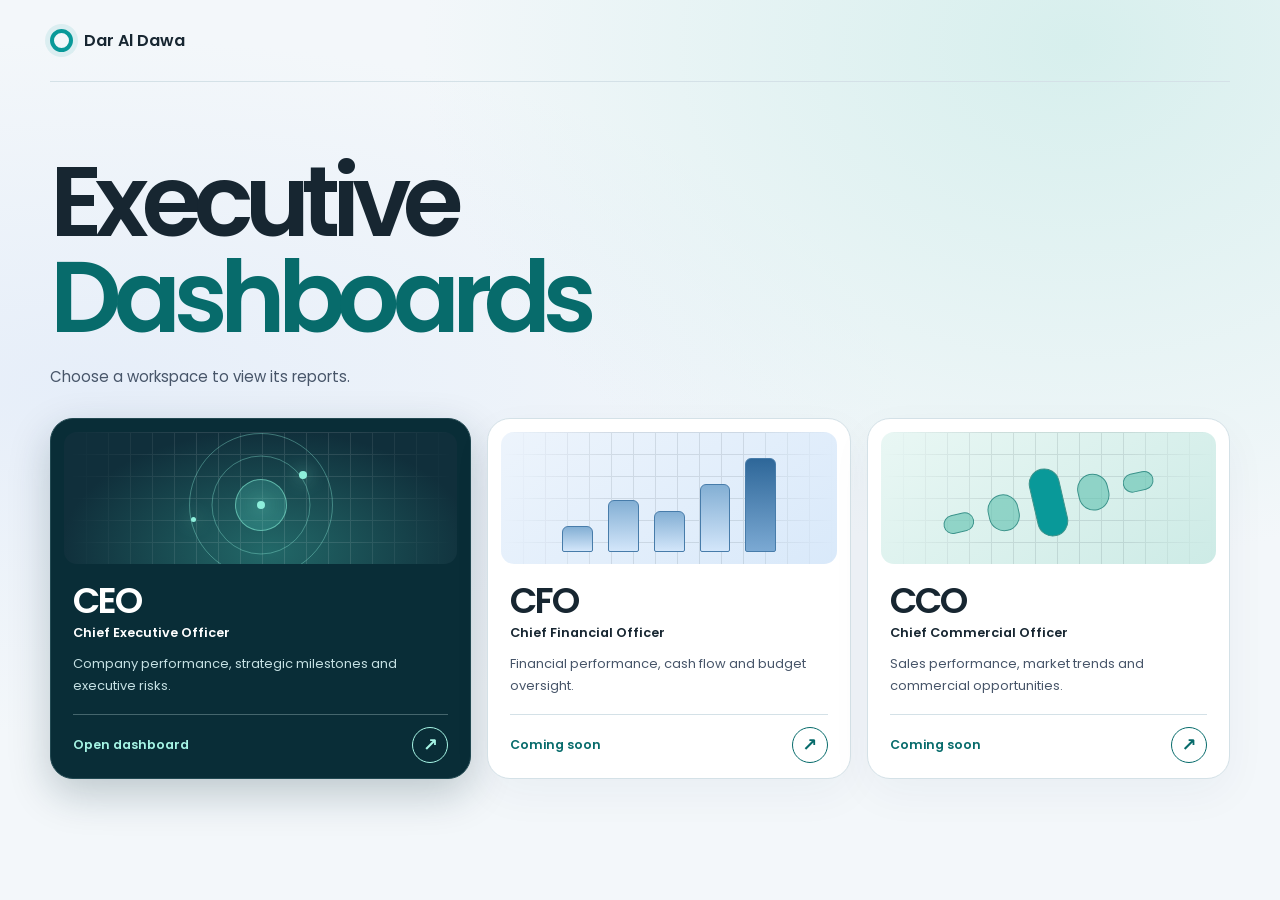
==== index.html @ ea757106 "Add executive dashboard landing page for CEO, CFO and CCO" ====
<!doctype html>
<html lang="en">
<head>
  <meta charset="utf-8">
  <meta name="viewport" content="width=device-width, initial-scale=1">
  <meta name="theme-color" content="#f3f7fa">
  <title>Executive Dashboards | Dar Al Dawa</title>
  <link rel="stylesheet" href="assets/executive.css">
</head>
<body>
  <div class="frame">
    <header class="masthead">
      <span class="brand">Dar Al Dawa</span>
    </header>
    <main>
      <div class="intro">
        <h1>Executive<br><span>Dashboards</span></h1>
        <p>Choose a workspace to view its reports.</p>
      </div>
      <div class="workspaces" aria-label="Executive workspaces">
        <a class="workspace workspace--ceo" href="./CEO/">
          <div class="art" aria-hidden="true">
            <span class="grid-plane"></span>
            <span class="orbit orbit--outer"></span><span class="orbit orbit--inner"></span>
            <span class="radar-core"><span></span></span>
            <span class="satellite satellite--one"></span><span class="satellite satellite--two"></span>
          </div>
          <div class="role">
            <h2>CEO</h2>
            <p>Chief Executive Officer</p>
          </div>
          <p class="scope">Company performance, strategic milestones and executive risks.</p>
          <div class="card-footer"><span>Open dashboard</span><span class="arrow" aria-hidden="true">↗</span></div>
        </a>
        <a class="workspace workspace--cfo" href="./CFO/">
          <div class="art" aria-hidden="true">
            <span class="grid-plane"></span>
            <span class="bar-graph"><i></i><i></i><i></i><i></i><i></i></span>
          </div>
          <div class="role">
            <h2>CFO</h2>
            <p>Chief Financial Officer</p>
          </div>
          <p class="scope">Financial performance, cash flow and budget oversight.</p>
          <div class="card-footer"><span>Coming soon</span><span class="arrow" aria-hidden="true">↗</span></div>
        </a>
        <a class="workspace workspace--cco" href="./CCO/">
          <div class="art" aria-hidden="true">
            <span class="grid-plane"></span>
            <span class="signal"><i></i><i></i><i></i><i></i><i></i></span>
          </div>
          <div class="role">
            <h2>CCO</h2>
            <p>Chief Commercial Officer</p>
          </div>
          <p class="scope">Sales performance, market trends and commercial opportunities.</p>
          <div class="card-footer"><span>Coming soon</span><span class="arrow" aria-hidden="true">↗</span></div>
        </a>
      </div>
    </main>
  </div>
</body>
</html>
---- assets/executive.css ----
@import url('https://fonts.googleapis.com/css2?family=Poppins:wght@400;500;600;700&display=swap');

:root {
  color-scheme: light;
  font-family: Poppins, system-ui, sans-serif;
  --ink: #172631;
  --muted: #475569;
  --teal: #076b6b;
  --brand: #099999;
  --navy: #003577;
  --line: #d4e1e7;
}
* { box-sizing: border-box; }
body {
  min-height: 100vh;
  margin: 0;
  color: var(--ink);
  background: radial-gradient(ellipse at 84% 5%, #d7efed 0%, transparent 43%),
              radial-gradient(ellipse at 7% 43%, #e6eef9, transparent 48%), #f3f7fa;
}
a { color: inherit; }
a:focus-visible { outline: 3px solid var(--teal); outline-offset: 5px; }
.frame { width: min(1180px, calc(100% - 56px)); margin-inline: auto; padding-bottom: 52px; }
.masthead {
  min-height: 82px;
  display: flex;
  align-items: center;
  border-bottom: 1px solid var(--line);
}
.brand { display: inline-flex; align-items: center; gap: 11px; font-weight: 600; font-size: 1rem; text-decoration: none; }
.brand::before {
  content: "";
  width: 15px;
  height: 15px;
  border: 4px solid var(--brand);
  border-radius: 50%;
  box-shadow: 0 0 0 5px #09999919;
}
.intro { margin-block: clamp(40px, 8vh, 90px) 30px; }
h1, h2, p { margin: 0; }
.intro h1, .pending h1 {
  font-size: clamp(2.55rem, 8vw, 6.2rem);
  font-weight: 600;
  line-height: .97;
  letter-spacing: -.078em;
}
.intro h1 span { color: var(--teal); }
.intro p { color: var(--muted); margin-top: 19px; font-size: .94rem; }
.workspaces { display: grid; grid-template-columns: 1.16fr 1fr 1fr; gap: 16px; }
.workspace {
  position: relative;
  display: flex;
  min-width: 0;
  flex-direction: column;
  padding: 13px;
  overflow: hidden;
  border: 1px solid var(--line);
  border-radius: 23px;
  background: #fff;
  box-shadow: 0 15px 44px #0b34540b;
  text-decoration: none;
  transition: transform .25s ease, box-shadow .25s ease, border-color .25s ease;
}
.workspace:hover { transform: translateY(-5px); border-color: #61a9a4; box-shadow: 0 20px 42px #0b34541b; }
.workspace--ceo { background: #092d37; color: #fff; border-color: #224952; box-shadow: 0 15px 42px #092d373b; }
.art { height: 132px; position: relative; overflow: hidden; isolation: isolate; border-radius: 13px; }
.workspace--ceo .art { background: radial-gradient(ellipse at 52% 90%, #226868, #102f3b 72%); }
.workspace--cfo .art { background: linear-gradient(145deg, #edf4fc, #d9e9fa); }
.workspace--cco .art { background: linear-gradient(145deg, #e9f7f4, #cdebe6); }
.grid-plane {
  position: absolute;
  inset: 0;
  background-image: linear-gradient(90deg, currentColor 1px, transparent 1px),
                    linear-gradient(currentColor 1px, transparent 1px);
  background-size: 22px 22px;
  opacity: .11;
  mask-image: linear-gradient(90deg, transparent, black 34%, black 72%, transparent);
}
.orbit, .radar-core {
  position: absolute;
  left: 50%;
  top: 55%;
  aspect-ratio: 1;
  border-radius: 50%;
  transform: translate(-50%, -50%);
}
.orbit { border: 1px solid #8defdb5e; }
.orbit--outer { width: 144px; }
.orbit--inner { width: 99px; }
.radar-core { display: grid; place-items: center; width: 52px; background: #56d7c83b; border: 1px solid #85ead197; }
.radar-core span, .satellite { width: 8px; height: 8px; border-radius: 50%; background: #8defdb; box-shadow: 0 0 18px #7fe9d3; }
.satellite { position: absolute; top: 29%; left: calc(50% + 38px); }
.satellite--two { top: 64%; left: calc(50% - 70px); width: 5px; height: 5px; }
.bar-graph, .signal {
  position: absolute;
  inset: 21px 18% 12px;
  display: flex;
  gap: 7%;
  align-items: end;
  justify-content: center;
}
.bar-graph i { width: 15%; border: 1px solid #477caa; border-radius: 6px 6px 2px 2px; background: linear-gradient(#83afd4, #d3e6fa); }
.bar-graph i:nth-child(1) { height: 27%; }
.bar-graph i:nth-child(2) { height: 53%; }
.bar-graph i:nth-child(3) { height: 42%; }
.bar-graph i:nth-child(4) { height: 69%; }
.bar-graph i:nth-child(5) { height: 95%; background: linear-gradient(#2e6799, #7ba9d3); }
.signal { align-items: center; transform: rotate(-13deg); }
.signal i { width: 15%; border: 1px solid #3b938b; border-radius: 999px; background: #63c3b2a0; }
.signal i:nth-child(1), .signal i:nth-child(5) { height: 19%; }
.signal i:nth-child(2), .signal i:nth-child(4) { height: 38%; }
.signal i:nth-child(3) { height: 70%; background: #099999; }
.role { margin: 18px 9px 11px; }
.role h2 { font-size: 2.25rem; font-weight: 600; line-height: 1.05; letter-spacing: -.055em; }
.role p { margin-top: 4px; font-size: .8rem; font-weight: 600; }
.scope { margin: 0 9px 18px; font-size: .81rem; line-height: 1.65; color: var(--muted); }
.workspace--ceo .scope { color: #c5e0e3; }
.card-footer {
  display: flex;
  align-items: center;
  justify-content: space-between;
  margin: auto 9px 0;
  padding: 12px 0 2px;
  border-top: 1px solid var(--line);
  font-size: .78rem;
  font-weight: 600;
  color: var(--teal);
}
.workspace--ceo .card-footer { color: #a6f5e5; border-color: #45666d; }
.arrow {
  display: grid;
  width: 36px;
  height: 36px;
  place-items: center;
  border: 1px solid currentColor;
  border-radius: 50%;
  font-size: 1.12rem;
  line-height: 1;
  transition: transform .25s ease;
}
.workspace:hover .arrow { transform: rotate(13deg); }
.pending {
  max-width: 640px;
  margin: clamp(50px, 15vh, 150px) auto 0;
  padding: clamp(24px, 6vw, 54px);
  background: #fff;
  border: 1px solid var(--line);
  border-radius: 23px;
  box-shadow: 0 15px 44px #0b34540b;
}
.pending h1 { color: var(--teal); }
.pending h2 { margin-top: 14px; font-size: clamp(1.05rem, 4vw, 1.45rem); }
.pending p { color: var(--muted); margin: 12px 0 26px; }
.return { display: inline-block; background: var(--teal); color: #fff; padding: 11px 15px; border-radius: 9px; text-decoration: none; font-weight: 500; font-size: .86rem; }
.return:hover { background: #055557; }
@media (max-width: 740px) {
  .frame { width: calc(100% - 32px); }
  .masthead { min-height: 62px; }
  .workspaces { grid-template-columns: 1fr; gap: 13px; }
  .art { height: 108px; }
  .intro { margin-top: 38px; margin-bottom: 23px; }
}
@media (prefers-reduced-motion: reduce) {
  .workspace, .arrow { transition: none; }
  .workspace:hover, .workspace:hover .arrow { transform: none; }
}
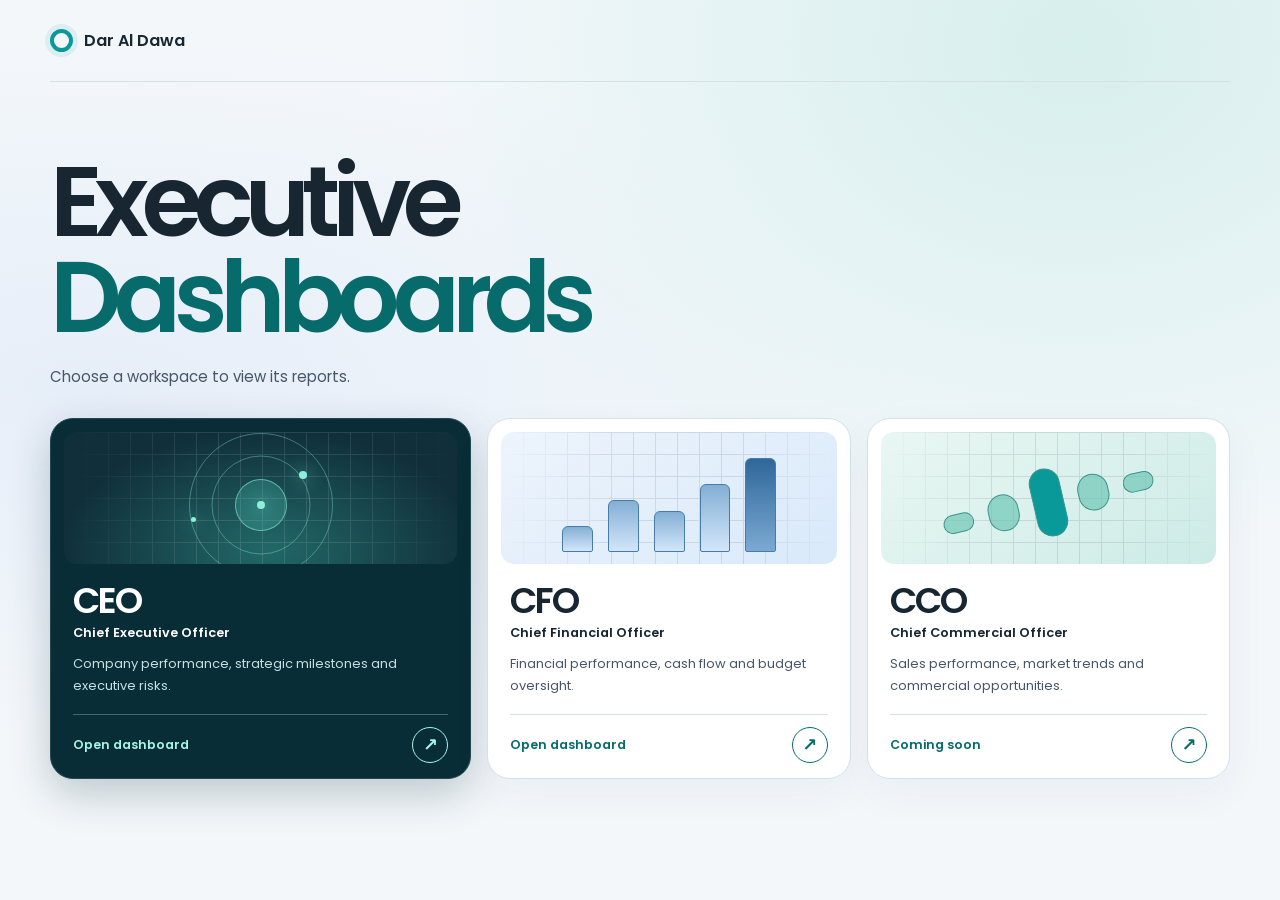
==== commit 8e591d65: "Build CFO executive dashboard and financial analysis demo" ====
--- a/index.html
+++ b/index.html
@@ -42,7 +42,7 @@
             <p>Chief Financial Officer</p>
           </div>
           <p class="scope">Financial performance, cash flow and budget oversight.</p>
-          <div class="card-footer"><span>Coming soon</span><span class="arrow" aria-hidden="true">↗</span></div>
+          <div class="card-footer"><span>Open dashboard</span><span class="arrow" aria-hidden="true">↗</span></div>
         </a>
         <a class="workspace workspace--cco" href="./CCO/">
           <div class="art" aria-hidden="true">
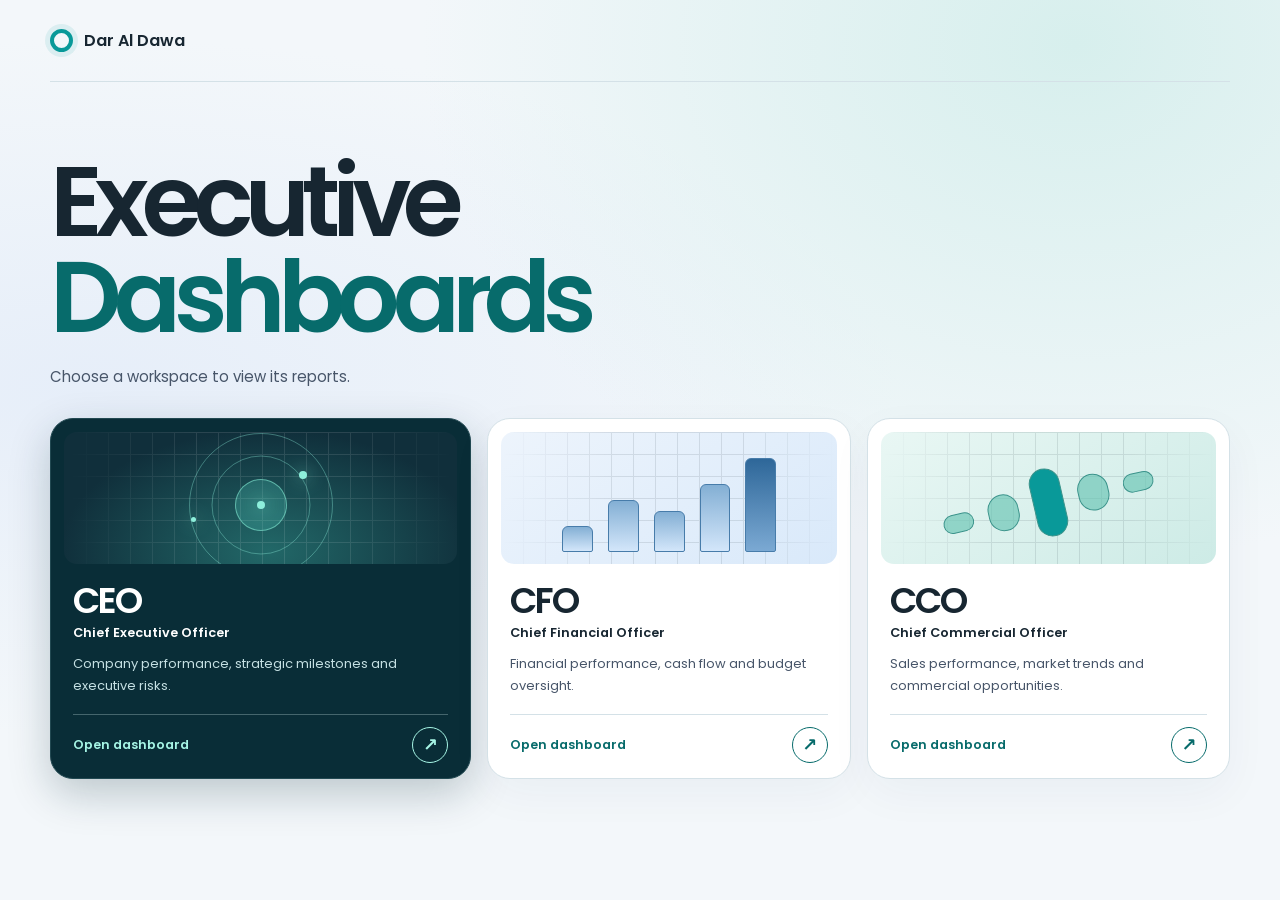
==== commit 93b5d895: "Launch CCO dashboard with IMS, TMS, market close and forecasts" ====
--- a/index.html
+++ b/index.html
@@ -54,7 +54,7 @@
             <p>Chief Commercial Officer</p>
           </div>
           <p class="scope">Sales performance, market trends and commercial opportunities.</p>
-          <div class="card-footer"><span>Coming soon</span><span class="arrow" aria-hidden="true">↗</span></div>
+          <div class="card-footer"><span>Open dashboard</span><span class="arrow" aria-hidden="true">↗</span></div>
         </a>
       </div>
     </main>
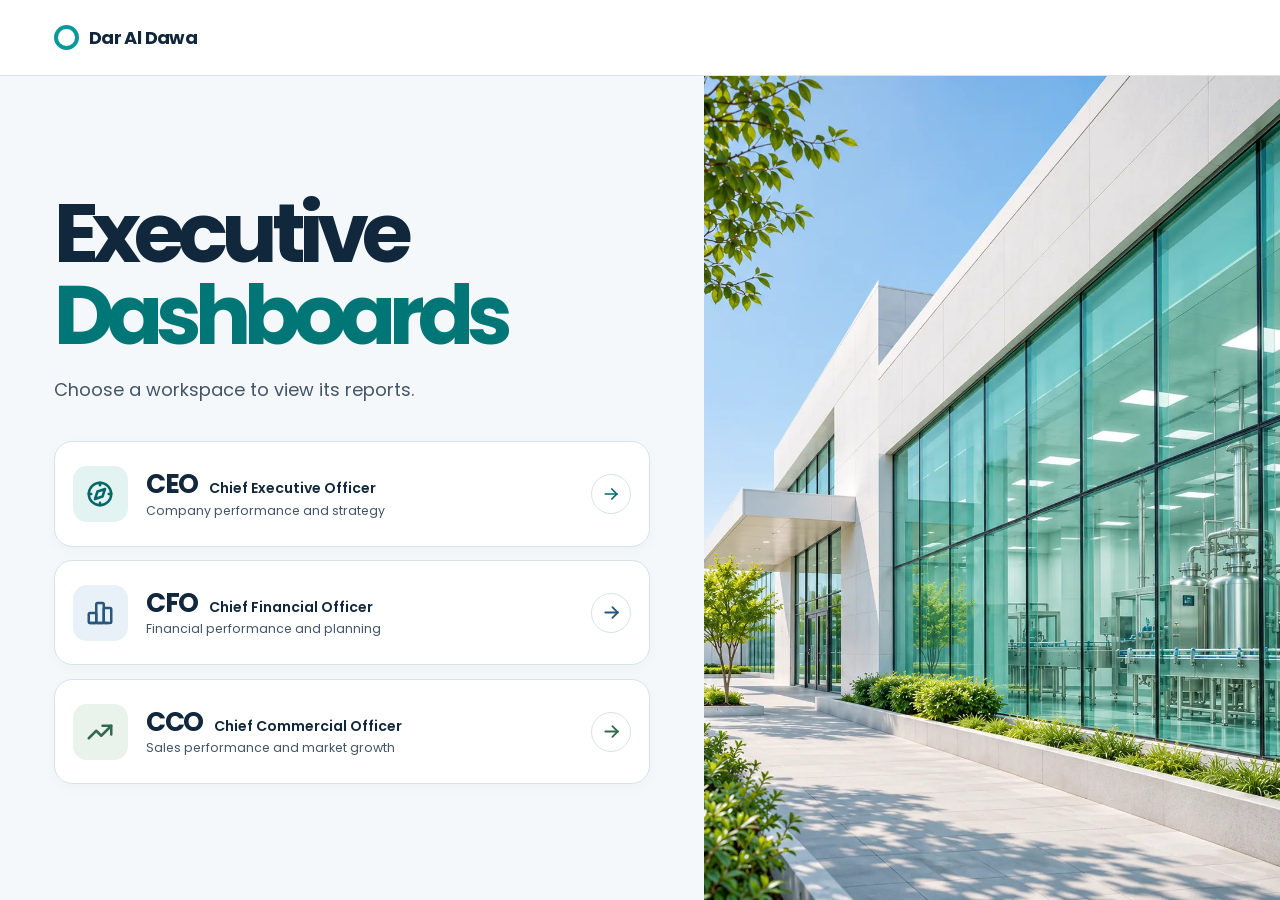
==== commit 27d0c2d8: "Refresh the executive portal with a split layout and new workspace cards" ====
--- a/index.html
+++ b/index.html
@@ -3,61 +3,56 @@
 <head>
   <meta charset="utf-8">
   <meta name="viewport" content="width=device-width, initial-scale=1">
-  <meta name="theme-color" content="#f3f7fa">
+  <meta name="theme-color" content="#f5f8fa">
   <title>Executive Dashboards | Dar Al Dawa</title>
   <link rel="stylesheet" href="assets/executive.css">
 </head>
 <body>
-  <div class="frame">
-    <header class="masthead">
-      <span class="brand">Dar Al Dawa</span>
-    </header>
-    <main>
-      <div class="intro">
-        <h1>Executive<br><span>Dashboards</span></h1>
-        <p>Choose a workspace to view its reports.</p>
-      </div>
-      <div class="workspaces" aria-label="Executive workspaces">
-        <a class="workspace workspace--ceo" href="./CEO/">
-          <div class="art" aria-hidden="true">
-            <span class="grid-plane"></span>
-            <span class="orbit orbit--outer"></span><span class="orbit orbit--inner"></span>
-            <span class="radar-core"><span></span></span>
-            <span class="satellite satellite--one"></span><span class="satellite satellite--two"></span>
-          </div>
-          <div class="role">
-            <h2>CEO</h2>
-            <p>Chief Executive Officer</p>
-          </div>
-          <p class="scope">Company performance, strategic milestones and executive risks.</p>
-          <div class="card-footer"><span>Open dashboard</span><span class="arrow" aria-hidden="true">↗</span></div>
-        </a>
-        <a class="workspace workspace--cfo" href="./CFO/">
-          <div class="art" aria-hidden="true">
-            <span class="grid-plane"></span>
-            <span class="bar-graph"><i></i><i></i><i></i><i></i><i></i></span>
-          </div>
-          <div class="role">
-            <h2>CFO</h2>
-            <p>Chief Financial Officer</p>
-          </div>
-          <p class="scope">Financial performance, cash flow and budget oversight.</p>
-          <div class="card-footer"><span>Open dashboard</span><span class="arrow" aria-hidden="true">↗</span></div>
-        </a>
-        <a class="workspace workspace--cco" href="./CCO/">
-          <div class="art" aria-hidden="true">
-            <span class="grid-plane"></span>
-            <span class="signal"><i></i><i></i><i></i><i></i><i></i></span>
-          </div>
-          <div class="role">
-            <h2>CCO</h2>
-            <p>Chief Commercial Officer</p>
-          </div>
-          <p class="scope">Sales performance, market trends and commercial opportunities.</p>
-          <div class="card-footer"><span>Open dashboard</span><span class="arrow" aria-hidden="true">↗</span></div>
-        </a>
-      </div>
-    </main>
-  </div>
+  <header class="masthead">
+    <span class="brand">Dar Al Dawa</span>
+  </header>
+  <main class="portal">
+    <section class="content" aria-labelledby="portal-title">
+      <h1 id="portal-title">Executive <span>Dashboards</span></h1>
+      <p class="intro">Choose a workspace to view its reports.</p>
+      <nav aria-label="Executive workspaces">
+        <ul class="workspaces">
+          <li>
+            <a class="workspace workspace--ceo" href="./CEO/" aria-labelledby="ceo-title" aria-describedby="ceo-scope">
+              <span class="workspace-icon icon-compass" aria-hidden="true"></span>
+              <span class="workspace-copy">
+                <span class="workspace-title" id="ceo-title"><strong>CEO</strong> <span>Chief Executive Officer</span></span>
+                <span class="scope" id="ceo-scope">Company performance and strategy</span>
+              </span>
+              <span class="workspace-arrow" aria-hidden="true"></span>
+            </a>
+          </li>
+          <li>
+            <a class="workspace workspace--cfo" href="./CFO/" aria-labelledby="cfo-title" aria-describedby="cfo-scope">
+              <span class="workspace-icon icon-chart" aria-hidden="true"></span>
+              <span class="workspace-copy">
+                <span class="workspace-title" id="cfo-title"><strong>CFO</strong> <span>Chief Financial Officer</span></span>
+                <span class="scope" id="cfo-scope">Financial performance and planning</span>
+              </span>
+              <span class="workspace-arrow" aria-hidden="true"></span>
+            </a>
+          </li>
+          <li>
+            <a class="workspace workspace--cco" href="./CCO/" aria-labelledby="cco-title" aria-describedby="cco-scope">
+              <span class="workspace-icon icon-growth" aria-hidden="true"></span>
+              <span class="workspace-copy">
+                <span class="workspace-title" id="cco-title"><strong>CCO</strong> <span>Chief Commercial Officer</span></span>
+                <span class="scope" id="cco-scope">Sales performance and market growth</span>
+              </span>
+              <span class="workspace-arrow" aria-hidden="true"></span>
+            </a>
+          </li>
+        </ul>
+      </nav>
+    </section>
+    <div class="facility">
+      <img src="assets/dad-facility.webp" alt="" fetchpriority="high">
+    </div>
+  </main>
 </body>
 </html>
--- a/assets/executive.css
+++ b/assets/executive.css
@@ -3,164 +3,202 @@
 :root {
   color-scheme: light;
   font-family: Poppins, system-ui, sans-serif;
-  --ink: #172631;
-  --muted: #475569;
-  --teal: #076b6b;
+  --paper: #f5f8fa;
+  --ink: #11273b;
+  --muted: #435567;
   --brand: #099999;
-  --navy: #003577;
-  --line: #d4e1e7;
-}
+  --teal: #007776;
+  --header-height: 76px;
+  --gutter: clamp(2rem, 4.2vw, 5rem);
+}
+
 * { box-sizing: border-box; }
-body {
-  min-height: 100vh;
+body { margin: 0; color: var(--ink); background: var(--paper); }
+.masthead {
+  display: flex;
+  align-items: center;
+  min-height: var(--header-height);
+  padding-inline: var(--gutter);
+  background: #fff;
+  border-bottom: 1px solid #d7e3e7;
+}
+.brand {
+  display: inline-flex;
+  align-items: center;
+  gap: .65rem;
+  font-size: 1.12rem;
+  font-weight: 700;
+  letter-spacing: -.035em;
+}
+.brand::before {
+  content: "";
+  width: 1.05rem;
+  height: 1.05rem;
+  border: .29rem solid var(--brand);
+  border-radius: 50%;
+}
+
+.portal {
+  display: grid;
+  grid-template-columns: minmax(0, 55%) minmax(0, 45%);
+  min-height: calc(100svh - var(--header-height));
+}
+.content {
+  align-self: center;
+  min-width: 0;
+  width: min(100%, 57rem);
+  padding: clamp(2.5rem, 5.5vh, 5rem) var(--gutter);
+  justify-self: end;
+}
+h1 {
   margin: 0;
   color: var(--ink);
-  background: radial-gradient(ellipse at 84% 5%, #d7efed 0%, transparent 43%),
-              radial-gradient(ellipse at 7% 43%, #e6eef9, transparent 48%), #f3f7fa;
-}
-a { color: inherit; }
-a:focus-visible { outline: 3px solid var(--teal); outline-offset: 5px; }
-.frame { width: min(1180px, calc(100% - 56px)); margin-inline: auto; padding-bottom: 52px; }
-.masthead {
-  min-height: 82px;
+  font-size: clamp(2.85rem, 6.5vw, 7rem);
+  font-weight: 700;
+  line-height: .99;
+  letter-spacing: -.082em;
+}
+h1 span { display: block; color: var(--teal); }
+.intro {
+  margin: 1.2rem 0 0;
+  color: var(--muted);
+  font-size: clamp(.96rem, 1.4vw, 1.24rem);
+}
+.workspaces {
+  display: grid;
+  gap: .85rem;
+  margin: clamp(1.75rem, 4.3vh, 3.2rem) 0 0;
+  padding: 0;
+  list-style: none;
+}
+.workspace {
+  --accent: #066769;
+  --wash: #e2f3f1;
+  display: grid;
+  grid-template-columns: auto minmax(0, 1fr) auto;
+  align-items: center;
+  gap: clamp(.7rem, 1.4vw, 1.35rem);
+  min-height: clamp(5.65rem, 11.7vh, 7.6rem);
+  padding: .88rem clamp(.9rem, 1.4vw, 1.3rem);
+  color: inherit;
+  background: #fff;
+  border: 1px solid #d6e3e8;
+  border-radius: 1.15rem;
+  box-shadow: 0 4px 14px #12364b07;
+  text-decoration: none;
+  transition: border-color .2s ease, background-color .2s ease, box-shadow .2s ease, transform .2s ease;
+}
+.workspace--cfo { --accent: #28577d; --wash: #e8f0f8; }
+.workspace--cco { --accent: #346850; --wash: #e9f3eb; }
+.workspace-icon {
+  display: grid;
+  width: clamp(2.6rem, 4.35vw, 4rem);
+  aspect-ratio: 1;
+  place-items: center;
+  color: var(--accent);
+  background: var(--wash);
+  border-radius: .88rem;
+}
+.workspace-icon::before, .workspace-arrow::before {
+  content: "";
+  width: 54%;
+  aspect-ratio: 1;
+  background: currentColor;
+  mask: var(--icon) center / contain no-repeat;
+}
+/* Tabler Icons (MIT)
+MIT License
+
+Copyright (c) 2020-2026 Paweł Kuna
+
+Permission is hereby granted, free of charge, to any person obtaining a copy
+of this software and associated documentation files (the "Software"), to deal
+in the Software without restriction, including without limitation the rights
+to use, copy, modify, merge, publish, distribute, sublicense, and/or sell
+copies of the Software, and to permit persons to whom the Software is
+furnished to do so, subject to the following conditions:
+
+The above copyright notice and this permission notice shall be included in all
+copies or substantial portions of the Software.
+
+THE SOFTWARE IS PROVIDED "AS IS", WITHOUT WARRANTY OF ANY KIND, EXPRESS OR
+IMPLIED, INCLUDING BUT NOT LIMITED TO THE WARRANTIES OF MERCHANTABILITY,
+FITNESS FOR A PARTICULAR PURPOSE AND NONINFRINGEMENT. IN NO EVENT SHALL THE
+AUTHORS OR COPYRIGHT HOLDERS BE LIABLE FOR ANY CLAIM, DAMAGES OR OTHER
+LIABILITY, WHETHER IN AN ACTION OF CONTRACT, TORT OR OTHERWISE, ARISING FROM,
+OUT OF OR IN CONNECTION WITH THE SOFTWARE OR THE USE OR OTHER DEALINGS IN THE
+SOFTWARE.
+*/
+.icon-compass { --icon: url("data:image/svg+xml,%3Csvg%0A%20%20xmlns%3D%22http%3A%2F%2Fwww.w3.org%2F2000%2Fsvg%22%0A%20%20width%3D%2224%22%0A%20%20height%3D%2224%22%0A%20%20viewBox%3D%220%200%2024%2024%22%0A%20%20fill%3D%22none%22%0A%20%20stroke%3D%22currentColor%22%0A%20%20stroke-width%3D%222%22%0A%20%20stroke-linecap%3D%22round%22%0A%20%20stroke-linejoin%3D%22round%22%0A%3E%3Cpath%20d%3D%22M8%2016l2%20-6l6%20-2l-2%206l-6%202%22%20%2F%3E%3Cpath%20d%3D%22M3%2012a9%209%200%201%200%2018%200a9%209%200%201%200%20-18%200%22%20%2F%3E%3Cpath%20d%3D%22M12%203l0%202%22%20%2F%3E%3Cpath%20d%3D%22M12%2019l0%202%22%20%2F%3E%3Cpath%20d%3D%22M3%2012l2%200%22%20%2F%3E%3Cpath%20d%3D%22M19%2012l2%200%22%20%2F%3E%3C%2Fsvg%3E"); }
+.icon-chart { --icon: url("data:image/svg+xml,%3Csvg%0A%20%20xmlns%3D%22http%3A%2F%2Fwww.w3.org%2F2000%2Fsvg%22%0A%20%20width%3D%2224%22%0A%20%20height%3D%2224%22%0A%20%20viewBox%3D%220%200%2024%2024%22%0A%20%20fill%3D%22none%22%0A%20%20stroke%3D%22currentColor%22%0A%20%20stroke-width%3D%222%22%0A%20%20stroke-linecap%3D%22round%22%0A%20%20stroke-linejoin%3D%22round%22%0A%3E%3Cpath%20d%3D%22M3%2013a1%201%200%200%201%201%20-1h4a1%201%200%200%201%201%201v6a1%201%200%200%201%20-1%201h-4a1%201%200%200%201%20-1%20-1l0%20-6%22%20%2F%3E%3Cpath%20d%3D%22M15%209a1%201%200%200%201%201%20-1h4a1%201%200%200%201%201%201v10a1%201%200%200%201%20-1%201h-4a1%201%200%200%201%20-1%20-1l0%20-10%22%20%2F%3E%3Cpath%20d%3D%22M9%205a1%201%200%200%201%201%20-1h4a1%201%200%200%201%201%201v14a1%201%200%200%201%20-1%201h-4a1%201%200%200%201%20-1%20-1l0%20-14%22%20%2F%3E%3Cpath%20d%3D%22M4%2020h14%22%20%2F%3E%3C%2Fsvg%3E"); }
+.icon-growth { --icon: url("data:image/svg+xml,%3Csvg%0A%20%20xmlns%3D%22http%3A%2F%2Fwww.w3.org%2F2000%2Fsvg%22%0A%20%20width%3D%2224%22%0A%20%20height%3D%2224%22%0A%20%20viewBox%3D%220%200%2024%2024%22%0A%20%20fill%3D%22none%22%0A%20%20stroke%3D%22currentColor%22%0A%20%20stroke-width%3D%222%22%0A%20%20stroke-linecap%3D%22round%22%0A%20%20stroke-linejoin%3D%22round%22%0A%3E%3Cpath%20d%3D%22M3%2017l6%20-6l4%204l8%20-8%22%20%2F%3E%3Cpath%20d%3D%22M14%207l7%200l0%207%22%20%2F%3E%3C%2Fsvg%3E"); }
+.workspace-arrow { --icon: url("data:image/svg+xml,%3Csvg%0A%20%20xmlns%3D%22http%3A%2F%2Fwww.w3.org%2F2000%2Fsvg%22%0A%20%20width%3D%2224%22%0A%20%20height%3D%2224%22%0A%20%20viewBox%3D%220%200%2024%2024%22%0A%20%20fill%3D%22none%22%0A%20%20stroke%3D%22currentColor%22%0A%20%20stroke-width%3D%222%22%0A%20%20stroke-linecap%3D%22round%22%0A%20%20stroke-linejoin%3D%22round%22%0A%3E%3Cpath%20d%3D%22M5%2012l14%200%22%20%2F%3E%3Cpath%20d%3D%22M13%2018l6%20-6%22%20%2F%3E%3Cpath%20d%3D%22M13%206l6%206%22%20%2F%3E%3C%2Fsvg%3E"); }
+.workspace-copy { display: grid; gap: .12rem; }
+.workspace-title {
   display: flex;
-  align-items: center;
-  border-bottom: 1px solid var(--line);
-}
-.brand { display: inline-flex; align-items: center; gap: 11px; font-weight: 600; font-size: 1rem; text-decoration: none; }
-.brand::before {
-  content: "";
-  width: 15px;
-  height: 15px;
-  border: 4px solid var(--brand);
+  flex-wrap: wrap;
+  align-items: baseline;
+  column-gap: .72rem;
+  font-size: clamp(.77rem, 1.1vw, 1rem);
+  font-weight: 600;
+  line-height: 1.32;
+}
+.workspace-title strong {
+  font-size: clamp(1.3rem, 2.05vw, 1.94rem);
+  font-weight: 700;
+  letter-spacing: -.062em;
+  line-height: 1.2;
+}
+.scope {
+  color: var(--muted);
+  font-size: clamp(.74rem, .97vw, .9rem);
+  line-height: 1.45;
+}
+.workspace-arrow {
+  display: grid;
+  width: clamp(2.05rem, 3.15vw, 2.85rem);
+  aspect-ratio: 1;
+  place-items: center;
+  color: var(--accent);
+  background: #fff;
+  border: 1px solid #d6e3e8;
   border-radius: 50%;
-  box-shadow: 0 0 0 5px #09999919;
-}
-.intro { margin-block: clamp(40px, 8vh, 90px) 30px; }
-h1, h2, p { margin: 0; }
-.intro h1, .pending h1 {
-  font-size: clamp(2.55rem, 8vw, 6.2rem);
-  font-weight: 600;
-  line-height: .97;
-  letter-spacing: -.078em;
-}
-.intro h1 span { color: var(--teal); }
-.intro p { color: var(--muted); margin-top: 19px; font-size: .94rem; }
-.workspaces { display: grid; grid-template-columns: 1.16fr 1fr 1fr; gap: 16px; }
-.workspace {
-  position: relative;
-  display: flex;
-  min-width: 0;
-  flex-direction: column;
-  padding: 13px;
-  overflow: hidden;
-  border: 1px solid var(--line);
-  border-radius: 23px;
-  background: #fff;
-  box-shadow: 0 15px 44px #0b34540b;
-  text-decoration: none;
-  transition: transform .25s ease, box-shadow .25s ease, border-color .25s ease;
-}
-.workspace:hover { transform: translateY(-5px); border-color: #61a9a4; box-shadow: 0 20px 42px #0b34541b; }
-.workspace--ceo { background: #092d37; color: #fff; border-color: #224952; box-shadow: 0 15px 42px #092d373b; }
-.art { height: 132px; position: relative; overflow: hidden; isolation: isolate; border-radius: 13px; }
-.workspace--ceo .art { background: radial-gradient(ellipse at 52% 90%, #226868, #102f3b 72%); }
-.workspace--cfo .art { background: linear-gradient(145deg, #edf4fc, #d9e9fa); }
-.workspace--cco .art { background: linear-gradient(145deg, #e9f7f4, #cdebe6); }
-.grid-plane {
+  transition: color .2s ease, background-color .2s ease, border-color .2s ease;
+}
+.workspace:focus-visible { outline: 3px solid var(--teal); outline-offset: 3px; }
+.workspace:focus-visible .workspace-arrow { color: #fff; background: var(--accent); border-color: var(--accent); }
+@media (hover: hover) {
+  .workspace:hover {
+    transform: translateY(-2px);
+    border-color: var(--accent);
+    box-shadow: 0 9px 20px #12364b12;
+  }
+  .workspace:hover .workspace-arrow { color: #fff; background: var(--accent); border-color: var(--accent); }
+}
+.facility { position: relative; min-width: 0; overflow: hidden; background: #dcebed; }
+.facility img {
   position: absolute;
-  inset: 0;
-  background-image: linear-gradient(90deg, currentColor 1px, transparent 1px),
-                    linear-gradient(currentColor 1px, transparent 1px);
-  background-size: 22px 22px;
-  opacity: .11;
-  mask-image: linear-gradient(90deg, transparent, black 34%, black 72%, transparent);
-}
-.orbit, .radar-core {
-  position: absolute;
-  left: 50%;
-  top: 55%;
-  aspect-ratio: 1;
-  border-radius: 50%;
-  transform: translate(-50%, -50%);
-}
-.orbit { border: 1px solid #8defdb5e; }
-.orbit--outer { width: 144px; }
-.orbit--inner { width: 99px; }
-.radar-core { display: grid; place-items: center; width: 52px; background: #56d7c83b; border: 1px solid #85ead197; }
-.radar-core span, .satellite { width: 8px; height: 8px; border-radius: 50%; background: #8defdb; box-shadow: 0 0 18px #7fe9d3; }
-.satellite { position: absolute; top: 29%; left: calc(50% + 38px); }
-.satellite--two { top: 64%; left: calc(50% - 70px); width: 5px; height: 5px; }
-.bar-graph, .signal {
-  position: absolute;
-  inset: 21px 18% 12px;
-  display: flex;
-  gap: 7%;
-  align-items: end;
-  justify-content: center;
-}
-.bar-graph i { width: 15%; border: 1px solid #477caa; border-radius: 6px 6px 2px 2px; background: linear-gradient(#83afd4, #d3e6fa); }
-.bar-graph i:nth-child(1) { height: 27%; }
-.bar-graph i:nth-child(2) { height: 53%; }
-.bar-graph i:nth-child(3) { height: 42%; }
-.bar-graph i:nth-child(4) { height: 69%; }
-.bar-graph i:nth-child(5) { height: 95%; background: linear-gradient(#2e6799, #7ba9d3); }
-.signal { align-items: center; transform: rotate(-13deg); }
-.signal i { width: 15%; border: 1px solid #3b938b; border-radius: 999px; background: #63c3b2a0; }
-.signal i:nth-child(1), .signal i:nth-child(5) { height: 19%; }
-.signal i:nth-child(2), .signal i:nth-child(4) { height: 38%; }
-.signal i:nth-child(3) { height: 70%; background: #099999; }
-.role { margin: 18px 9px 11px; }
-.role h2 { font-size: 2.25rem; font-weight: 600; line-height: 1.05; letter-spacing: -.055em; }
-.role p { margin-top: 4px; font-size: .8rem; font-weight: 600; }
-.scope { margin: 0 9px 18px; font-size: .81rem; line-height: 1.65; color: var(--muted); }
-.workspace--ceo .scope { color: #c5e0e3; }
-.card-footer {
-  display: flex;
-  align-items: center;
-  justify-content: space-between;
-  margin: auto 9px 0;
-  padding: 12px 0 2px;
-  border-top: 1px solid var(--line);
-  font-size: .78rem;
-  font-weight: 600;
-  color: var(--teal);
-}
-.workspace--ceo .card-footer { color: #a6f5e5; border-color: #45666d; }
-.arrow {
-  display: grid;
-  width: 36px;
-  height: 36px;
-  place-items: center;
-  border: 1px solid currentColor;
-  border-radius: 50%;
-  font-size: 1.12rem;
-  line-height: 1;
-  transition: transform .25s ease;
-}
-.workspace:hover .arrow { transform: rotate(13deg); }
-.pending {
-  max-width: 640px;
-  margin: clamp(50px, 15vh, 150px) auto 0;
-  padding: clamp(24px, 6vw, 54px);
-  background: #fff;
-  border: 1px solid var(--line);
-  border-radius: 23px;
-  box-shadow: 0 15px 44px #0b34540b;
-}
-.pending h1 { color: var(--teal); }
-.pending h2 { margin-top: 14px; font-size: clamp(1.05rem, 4vw, 1.45rem); }
-.pending p { color: var(--muted); margin: 12px 0 26px; }
-.return { display: inline-block; background: var(--teal); color: #fff; padding: 11px 15px; border-radius: 9px; text-decoration: none; font-weight: 500; font-size: .86rem; }
-.return:hover { background: #055557; }
-@media (max-width: 740px) {
-  .frame { width: calc(100% - 32px); }
-  .masthead { min-height: 62px; }
-  .workspaces { grid-template-columns: 1fr; gap: 13px; }
-  .art { height: 108px; }
-  .intro { margin-top: 38px; margin-bottom: 23px; }
+  width: 100%;
+  height: 100%;
+  object-fit: cover;
+  object-position: center;
+}
+
+@media (max-width: 760px) {
+  :root { --header-height: 62px; --gutter: clamp(1.1rem, 5vw, 2rem); }
+  .portal { grid-template-columns: minmax(0, 1fr); min-height: 0; }
+  .content { justify-self: center; padding-block: 2.3rem 2rem; }
+  h1 { font-size: clamp(2.6rem, 11.5vw, 5.35rem); }
+  .intro { margin-top: .9rem; }
+  .workspaces { margin-top: 1.55rem; gap: .65rem; }
+  .workspace { min-height: 5.25rem; padding-block: .65rem; border-radius: 1rem; }
+  .facility { min-height: clamp(9rem, 33vw, 14rem); }
+  .facility img { object-position: center 51%; }
+}
+@media (max-width: 370px) {
+  .workspace { gap: .55rem; padding-inline: .65rem; }
 }
 @media (prefers-reduced-motion: reduce) {
-  .workspace, .arrow { transition: none; }
-  .workspace:hover, .workspace:hover .arrow { transform: none; }
-}
+  .workspace, .workspace-arrow { transition: none; }
+  .workspace:hover { transform: none; }
+}
